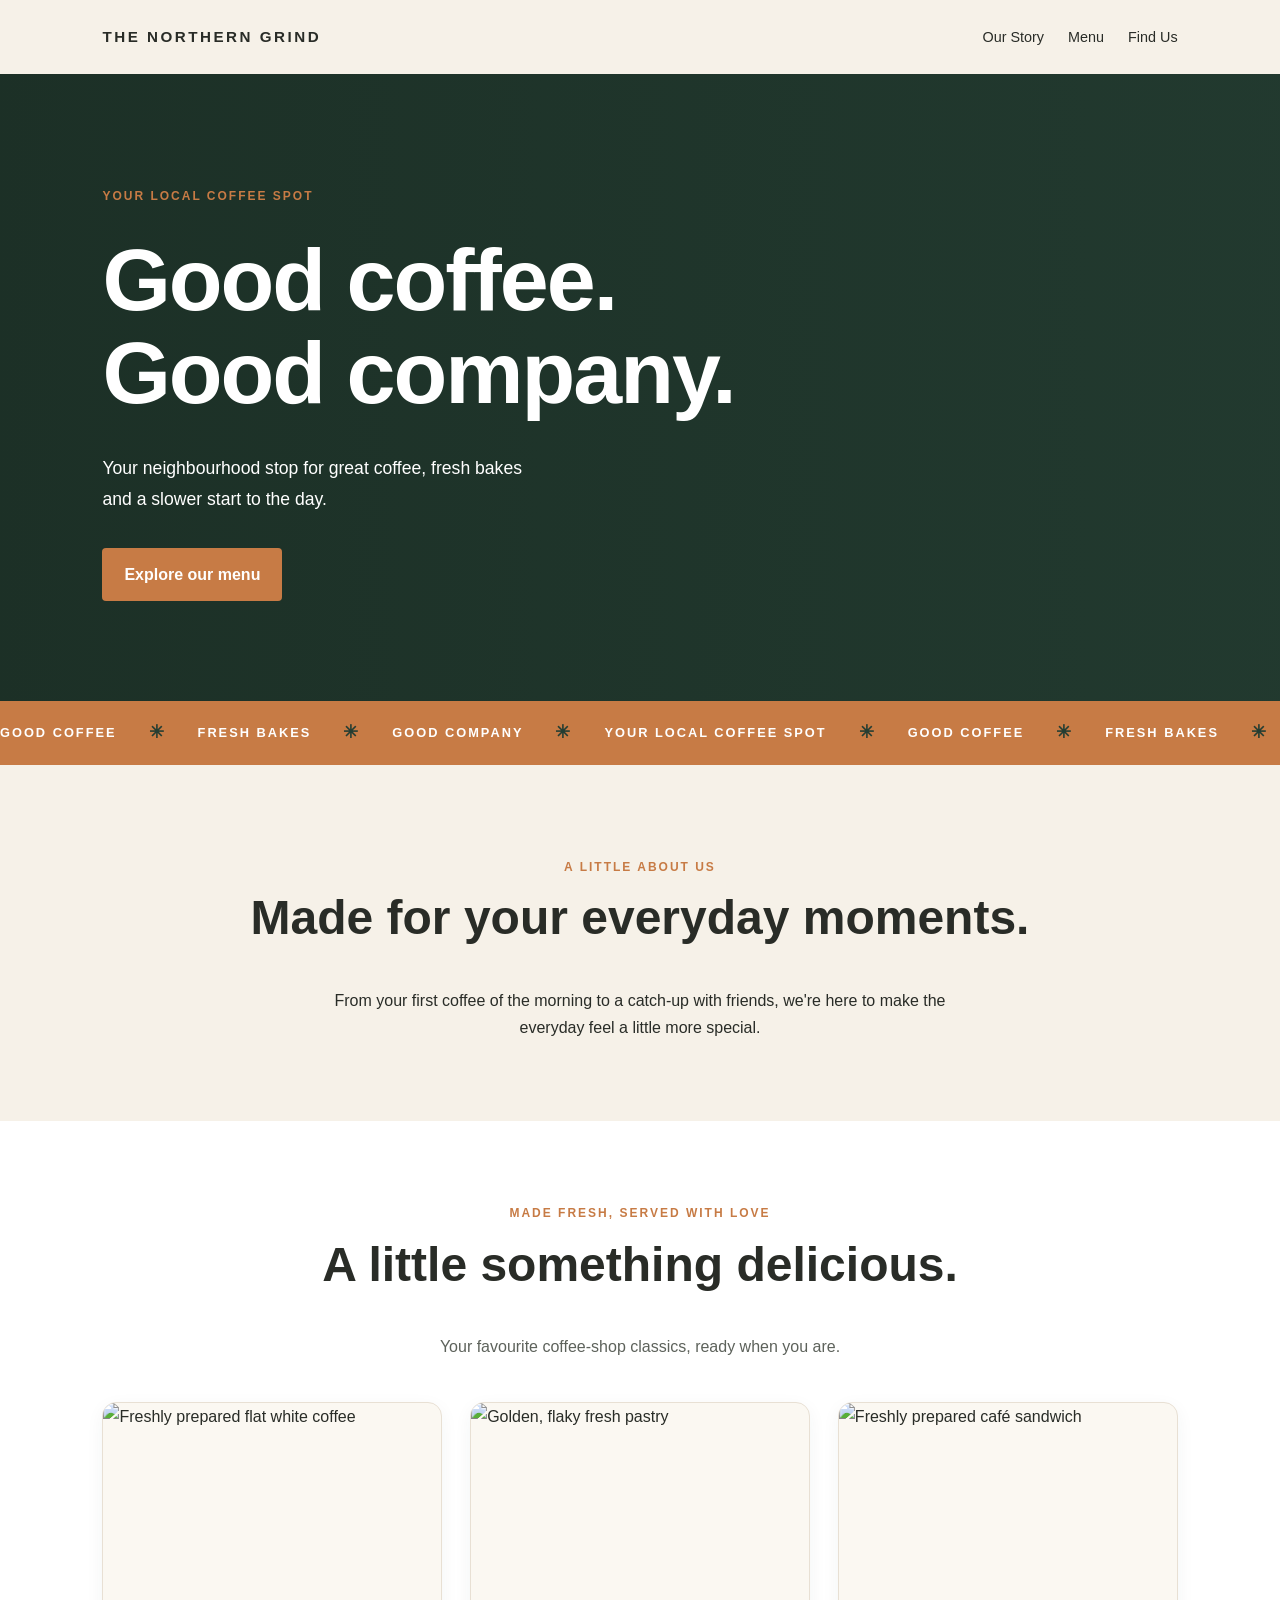
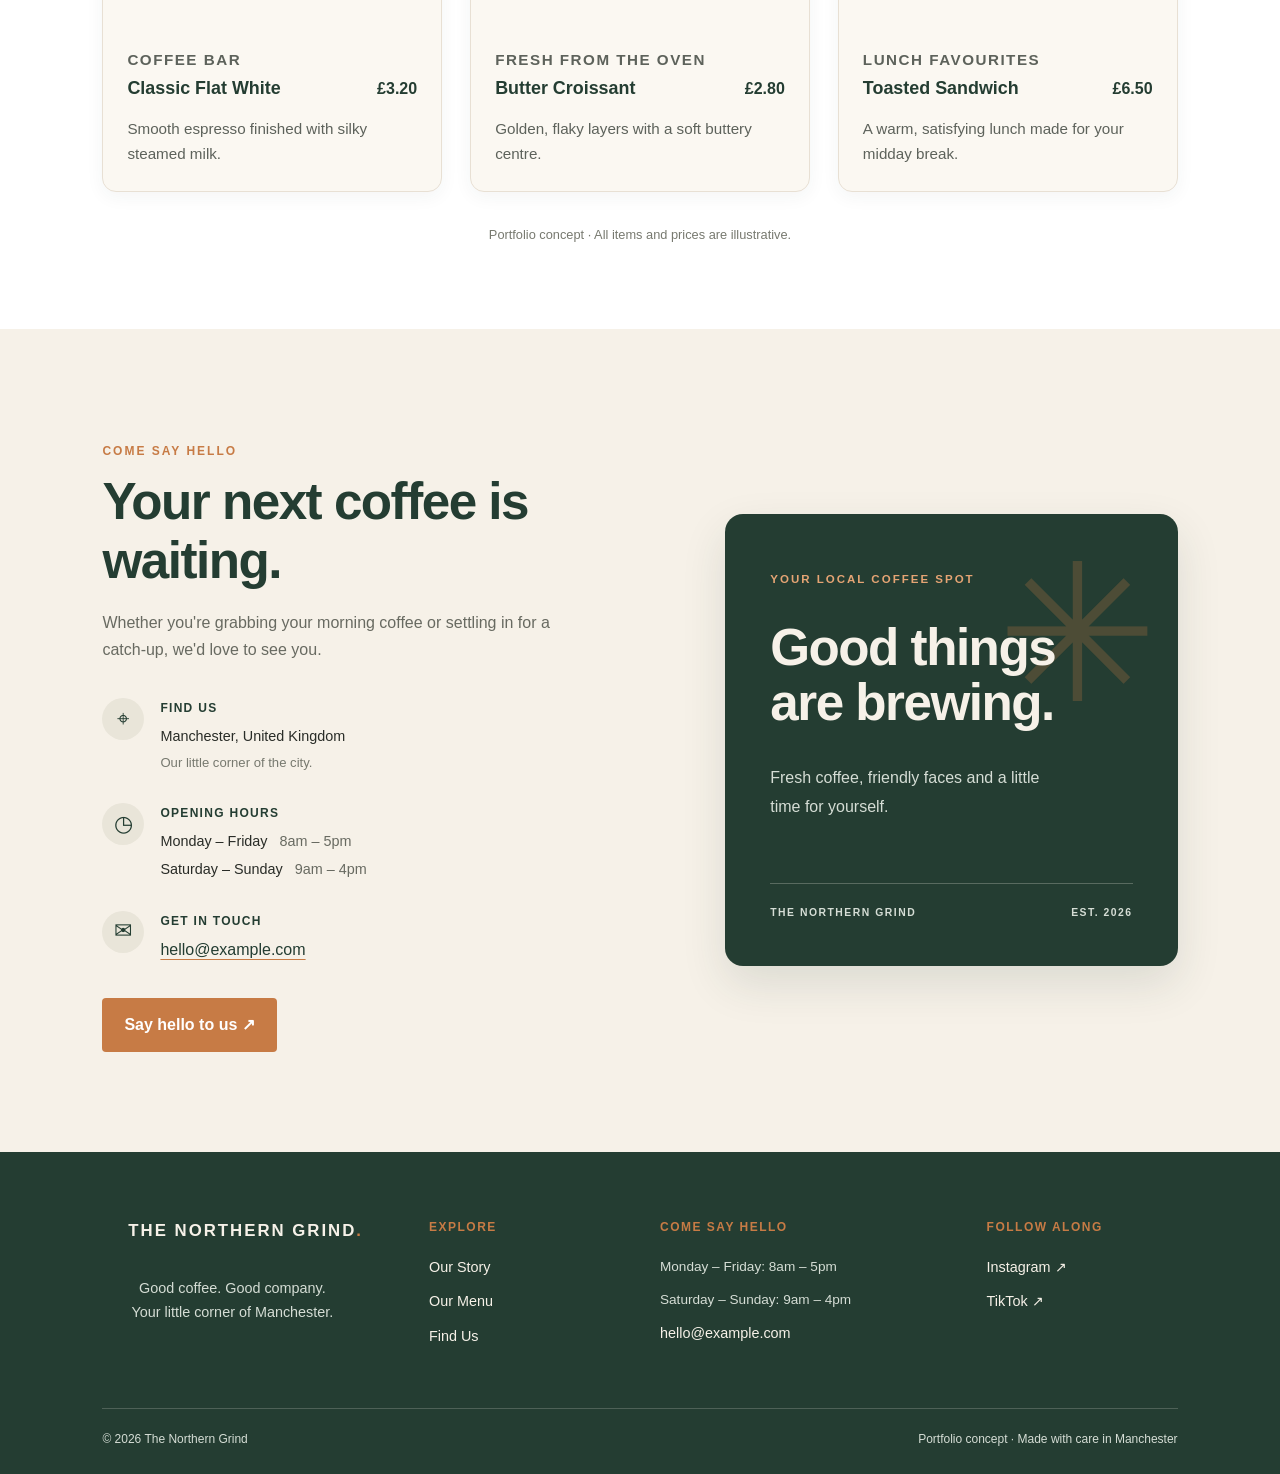
==== index.html @ 0ee02d16 "Add files via upload" ====
<!DOCTYPE html>
<html lang="en">

<head>
    <meta charset="UTF-8">
    <meta name="viewport" content="width=device-width, initial-scale=1.0">
    <meta name="description" content="Great coffee, fresh bakes and friendly faces at The Northern Grind.">
    <title>The Northern Grind | Coffee & Good Company</title>
    <link rel="stylesheet" href="style.css">
</head>

<body>


    <header class="header">
        <a class="logo" href="#">THE NORTHERN GRIND</a>

        <button class="menu-toggle" type="button" aria-label="Open navigation menu" aria-expanded="false"
            aria-controls="main-navigation">
            <span></span>
            <span></span>
            <span></span>
        </button>

        <nav class="navigation" id="main-navigation" aria-label="Main navigation">
            <a href="#story">Our Story</a>
            <a href="#menu">Menu</a>
            <a href="#visit">Find Us</a>
        </nav>
    </header>


    <main>
        <section class="hero">
            <p class="eyebrow">YOUR LOCAL COFFEE SPOT</p>
            <h1>Good coffee.<br>Good company.</h1>
            <p class="hero-text">
                Your neighbourhood stop for great coffee,
                fresh bakes and a slower start to the day.
            </p>
            <a class="button" href="#menu">Explore our menu</a>
        </section>

        <section class="ticker" aria-label="What makes us special">
            <div class="ticker-track">

                <div class="ticker-group">
                    <span>GOOD COFFEE</span>
                    <span class="ticker-star">✳</span>
                    <span>FRESH BAKES</span>
                    <span class="ticker-star">✳</span>
                    <span>GOOD COMPANY</span>
                    <span class="ticker-star">✳</span>
                    <span>YOUR LOCAL COFFEE SPOT</span>
                    <span class="ticker-star">✳</span>
                </div>

                <div class="ticker-group" aria-hidden="true">
                    <span>GOOD COFFEE</span>
                    <span class="ticker-star">✳</span>
                    <span>FRESH BAKES</span>
                    <span class="ticker-star">✳</span>
                    <span>GOOD COMPANY</span>
                    <span class="ticker-star">✳</span>
                    <span>YOUR LOCAL COFFEE SPOT</span>
                    <span class="ticker-star">✳</span>
                </div>

                <div class="ticker-group" aria-hidden="true">
                    <span>GOOD COFFEE</span>
                    <span class="ticker-star">✳</span>
                    <span>FRESH BAKES</span>
                    <span class="ticker-star">✳</span>
                    <span>GOOD COMPANY</span>
                    <span class="ticker-star">✳</span>
                    <span>YOUR LOCAL COFFEE SPOT</span>
                    <span class="ticker-star">✳</span>
                </div>

                <div class="ticker-group" aria-hidden="true">
                    <span>GOOD COFFEE</span>
                    <span class="ticker-star">✳</span>
                    <span>FRESH BAKES</span>
                    <span class="ticker-star">✳</span>
                    <span>GOOD COMPANY</span>
                    <span class="ticker-star">✳</span>
                    <span>YOUR LOCAL COFFEE SPOT</span>
                    <span class="ticker-star">✳</span>
                </div>

            </div>
        </section>

        <section class="intro" id="story">
            <p class="eyebrow">A LITTLE ABOUT US</p>
            <h2>Made for your everyday moments.</h2>
            <p>
                From your first coffee of the morning to a catch-up
                with friends, we're here to make the everyday feel
                a little more special.
            </p>
        </section>

        <section class="menu" id="menu">
            <p class="eyebrow">MADE FRESH, SERVED WITH LOVE</p>
            <h2>A little something delicious.</h2>
            <p class="menu-intro">
                Your favourite coffee-shop classics, ready when you are.
            </p>

            <div class="menu-grid">
                <article class="menu-card">
                    <img class="menu-photo" src="images/flatwhite.jpg" alt="Freshly prepared flat white coffee"
                        loading="lazy">
                    <div class="menu-content">
                        <p class="menu-category">COFFEE BAR</p>
                        <div class="menu-title-row">
                            <h3>Classic Flat White</h3>
                            <span class="menu-price">£3.20</span>
                        </div>
                        <p>Smooth espresso finished with silky steamed milk.</p>
                    </div>
                </article>

                <article class="menu-card">
                    <img class="menu-photo" src="images/croissant.jpg" alt="Golden, flaky fresh pastry" loading="lazy">
                    <div class="menu-content">
                        <p class="menu-category">FRESH FROM THE OVEN</p>
                        <div class="menu-title-row">
                            <h3>Butter Croissant</h3>
                            <span class="menu-price">£2.80</span>
                        </div>
                        <p>Golden, flaky layers with a soft buttery centre.</p>
                    </div>
                </article>

                <article class="menu-card">
                    <img class="menu-photo" src="images/toasted.jpg" alt="Freshly prepared café sandwich"
                        loading="lazy">
                    <div class="menu-content">
                        <p class="menu-category">LUNCH FAVOURITES</p>
                        <div class="menu-title-row">
                            <h3>Toasted Sandwich</h3>
                            <span class="menu-price">£6.50</span>
                        </div>
                        <p>A warm, satisfying lunch made for your midday break.</p>
                    </div>
                </article>
            </div>

            <p class="menu-note">
                Portfolio concept · All items and prices are illustrative.
            </p>
        </section>


        <section class="visit" id="visit">
            <div class="visit-container">

                <div class="visit-info">
                    <p class="eyebrow">COME SAY HELLO</p>
                    <h2>Your next coffee is waiting.</h2>
                    <p class="visit-description">
                        Whether you're grabbing your morning coffee or settling
                        in for a catch-up, we'd love to see you.
                    </p>

                    <div class="visit-detail">
                        <span class="detail-icon" aria-hidden="true">⌖</span>
                        <div>
                            <h3>FIND US</h3>
                            <p>Manchester, United Kingdom</p>
                            <p class="detail-muted">Our little corner of the city.</p>
                        </div>
                    </div>

                    <div class="visit-detail">
                        <span class="detail-icon" aria-hidden="true">◷</span>
                        <div>
                            <h3>OPENING HOURS</h3>
                            <p>Monday – Friday <span>8am – 5pm</span></p>
                            <p>Saturday – Sunday <span>9am – 4pm</span></p>
                        </div>
                    </div>

                    <div class="visit-detail">
                        <span class="detail-icon" aria-hidden="true">✉</span>
                        <div>
                            <h3>GET IN TOUCH</h3>
                            <a href="mailto:hello@example.com">hello@example.com</a>
                        </div>
                    </div>

                    <a class="button visit-button" href="mailto:hello@example.com">
                        Say hello to us ↗
                    </a>
                </div>

                <div class="visit-card">
                    <div class="visit-card-decoration" aria-hidden="true">✳</div>
                    <p class="eyebrow">YOUR LOCAL COFFEE SPOT</p>
                    <h3>Good things<br>are brewing.</h3>
                    <p>Fresh coffee, friendly faces and a little time for yourself.</p>
                    <div class="visit-card-bottom">
                        <span>THE NORTHERN GRIND</span>
                        <span>EST. 2026</span>
                    </div>
                </div>

            </div>
        </section>

    </main>


    <footer class="footer">
        <div class="footer-main">

            <div class="footer-brand">
                <a class="footer-logo" href="#">THE NORTHERN GRIND<span>.</span></a>
                <p>Good coffee. Good company.<br>
                    Your little corner of Manchester.</p>
            </div>

            <div class="footer-links">
                <h3>EXPLORE</h3>
                <a href="#story">Our Story</a>
                <a href="#menu">Our Menu</a>
                <a href="#visit">Find Us</a>
            </div>

            <div class="footer-hours">
                <h3>COME SAY HELLO</h3>
                <p>Monday – Friday: 8am – 5pm</p>
                <p>Saturday – Sunday: 9am – 4pm</p>
                <a href="mailto:hello@example.com">hello@example.com</a>
            </div>

            <div class="footer-socials">
                <h3>FOLLOW ALONG</h3>
                <a href="https://www.instagram.com/" target="_blank" rel="noopener noreferrer">Instagram ↗</a>
                <a href="https://www.tiktok.com/" target="_blank" rel="noopener noreferrer">TikTok ↗</a>
            </div>

        </div>

        <div class="footer-bottom">
            <p>© 2026 The Northern Grind</p>
            <p>Portfolio concept · Made with care in Manchester</p>
        </div>
    </footer>

    <script src="script.js"></script>
</body>

</html>
---- style.css ----
:root {
  --cream: #f6f1e8;
  --green: #243d32;
  --orange: #c77b45;
  --text: #292c27;
  --white: #ffffff;
}

* {
  box-sizing: border-box;
}

html {
  scroll-behavior: smooth;
}

body {
  margin: 0;
  font-family: Arial, sans-serif;
  background: var(--cream);
  color: var(--text);
  line-height: 1.6;
}

a {
  color: inherit;
}

.header {
  display: flex;
  justify-content: space-between;
  align-items: center;
  gap: 24px;
  padding: 24px 8%;
  background: var(--cream);
}

.logo {
  font-size: 0.95rem;
  font-weight: 800;
  letter-spacing: 2px;
  text-decoration: none;
}

nav {
  display: flex;
  gap: 24px;
}

nav a {
  text-decoration: none;
  font-size: 0.9rem;
}

nav a:hover {
  color: var(--orange);
}

.hero {
  min-height: 520px;
  padding: 100px 8%;
  display: flex;
  flex-direction: column;
  justify-content: center;
  align-items: flex-start;
  background-color: var(--green);
  background-image:
    linear-gradient(90deg,
      rgba(25, 43, 34, 0.72),
      rgba(25, 43, 34, 0.20)),
    url("./images/mug.jpg");
  background-position: center;
  background-size: 100% 100%, cover;
  background-repeat: no-repeat;
  color: white;
  animation: heroZoom 18s ease-in-out infinite alternate;
}

@keyframes heroZoom {
  from {
    background-size: 100% 100%, 100% auto;
  }

  to {
    background-size: 100% 100%, 115% auto;
  }
}

.button {
  transition: transform 0.25s ease, opacity 0.25s ease;
}

.button:hover {
  transform: translateY(-3px);
  opacity: 0.9;
}

.eyebrow {
  color: var(--orange);
  font-size: 0.75rem;
  font-weight: 800;
  letter-spacing: 2px;
}

.hero h1 {
  max-width: 650px;
  margin: 16px 0;
  font-size: clamp(3rem, 7vw, 5.5rem);
  line-height: 1.05;
}

.hero-text {
  max-width: 440px;
  margin-bottom: 32px;
}

.button {
  display: inline-block;
  padding: 13px 22px;
  background: var(--orange);
  color: var(--white);
  text-decoration: none;
  font-weight: 700;
  border-radius: 4px;
}

.button:hover {
  opacity: 0.85;
}

.intro {
  padding: 80px 8%;
  text-align: center;
}

.intro h2,
.menu h2,
.visit h2 {
  margin-top: 8px;
  font-size: clamp(2rem, 4vw, 3rem);
  line-height: 1.2;
}

.intro>p:last-child {
  max-width: 620px;
  margin: 20px auto 0;
}

.menu {
  padding: 70px 8%;
  background: var(--white);
  text-align: center;
}

.menu-grid {
  display: grid;
  grid-template-columns: repeat(3, minmax(0, 1fr));
  gap: 28px;
  margin-top: 42px;
  text-align: left;
}

@media (max-width: 850px) {
  .menu-grid {
    grid-template-columns: repeat(2, minmax(0, 1fr));
  }
}

@media (max-width: 560px) {
  .menu-grid {
    grid-template-columns: 1fr;
    gap: 18px;
  }
}

.menu-card {
  padding: 32px 24px;
  background: var(--cream);
  border-radius: 8px;
}

.menu-icon {
  display: inline-block;
  font-size: 2.5rem;
  margin-bottom: 10px;
  transition: transform 0.3s ease;
}

.menu-card:hover .menu-icon {
  transform: scale(1.15) rotate(-5deg);
}

.menu-card h3 {
  margin: 8px 0;
  color: var(--green);
  font-size: 1.25rem;
}

footer {
  padding: 24px;
  background: var(--green);
  color: var(--cream);
  text-align: center;
  font-size: 0.85rem;
}

@media (max-width: 650px) {

  .header {
    position: relative;
    display: flex;
    flex-direction: row;
    flex-wrap: nowrap;
    justify-content: space-between;
    align-items: center;
    gap: 12px;
    padding: 16px 7%;
  }


  nav {
    gap: 16px;
  }

  .menu-grid {
    grid-template-columns: 1fr;
  }

  .intro,
  .menu,
  .visit {
    padding: 55px 7%;
  }
}

body {
  font-family: "Trebuchet MS", Arial, sans-serif;
  line-height: 1.7;
}

.logo {
  letter-spacing: 2.5px;
}

nav a {
  transition: color 0.2s ease;
}

.hero h1 {
  letter-spacing: -2px;
  max-width: 700px;
}

.hero-text {
  font-size: 1.1rem;
  line-height: 1.8;
}

.menu-card {
  position: relative;
  overflow: hidden;
  padding: 36px 26px;
  background: #fbf8f2;
  border: 1px solid #e8e0d4;
  border-radius: 14px;
  box-shadow: 0 5px 18px rgba(36, 61, 50, 0.05);
  transition:
    transform 0.3s ease,
    box-shadow 0.3s ease,
    border-color 0.3s ease;
}

.menu-card:hover {
  transform: translateY(-8px);
  box-shadow: 0 16px 32px rgba(36, 61, 50, 0.12);
  border-color: var(--orange);
}

.menu-card p {
  color: #5d625b;
  margin-bottom: 0;
  font-size: 0.95rem;
  line-height: 1.7;
}

@media (hover: none) {
  .menu-card:hover {
    transform: none;
    box-shadow: 0 5px 18px rgba(36, 61, 50, 0.05);
  }

  .menu-card:hover .menu-icon {
    transform: none;
  }
}

@media (prefers-reduced-motion: reduce) {

  .menu-card,
  .menu-icon {
    transition: none;
  }
}

@media (max-width: 650px) {
  .hero {
    min-height: 470px;
    padding: 70px 7%;
    background-size: 100% 100%, cover;
    background-position: center;
    background-repeat: no-repeat;
    animation: none;
  }

  .hero h1 {
    letter-spacing: -1px;
  }
}

.reveal {
  opacity: 0;
  transform: translateY(25px);
  transition: opacity 0.7s ease, transform 0.7s ease;
}

.reveal.visible {
  opacity: 1;
  transform: translateY(0);
}

@media (prefers-reduced-motion: reduce) {
  .reveal {
    opacity: 1;
    transform: none;
    transition: none;
  }
}

.ticker {
  overflow: hidden;
  width: 100%;
  background: var(--orange);
  color: var(--white);
  padding: 17px 0;
  white-space: nowrap;
}


.ticker-track {
  display: flex;
  width: max-content;
  will-change: transform;
  animation: tickerScroll 25s linear infinite;
}

.ticker-group {
  display: flex;
  flex: 0 0 auto;
  align-items: center;
  gap: 32px;
  padding-right: 32px;
}

.ticker-group span {
  flex: 0 0 auto;
  font-size: 0.8rem;
  font-weight: 800;
  letter-spacing: 2px;
}

.ticker-group .ticker-star {
  font-size: 1.1rem;
  color: var(--green);
}

@keyframes tickerScroll {
  from {
    transform: translateX(0);
  }

  to {
    transform: translateX(-25%);
  }
}

.ticker:hover .ticker-track {
  animation-play-state: paused;
}

@media (prefers-reduced-motion: reduce) {
  .ticker-track {
    animation: none;
  }
}

.menu-intro {
  max-width: 500px;
  margin: 16px auto 0;
  color: #5d625b;
}

.menu-photo {
  display: block;
  width: 100%;
  height: 220px;
  object-fit: cover;
  transition: transform 0.45s ease;
}

.menu-card {
  padding: 0;
  overflow: hidden;
  text-align: left;
}

.menu-card:hover .menu-photo {
  transform: scale(1.05);
}

.menu-content {
  padding: 24px;
}

.menu-category {
  margin: 0 0 10px;
  color: var(--orange);
  font-size: 0.68rem;
  font-weight: 800;
  letter-spacing: 1.5px;
}

.menu-title-row {
  display: flex;
  align-items: baseline;
  justify-content: space-between;
  gap: 12px;
}

.menu-title-row h3 {
  margin: 0;
  font-size: 1.12rem;
}

.menu-price {
  flex-shrink: 0;
  color: var(--green);
  font-weight: 800;
}

.menu-content>p:last-child {
  margin: 12px 0 0;
}

.menu-note {
  margin-top: 32px;
  font-size: 0.8rem;
  color: #77796f;
}

@media (prefers-reduced-motion: reduce) {
  .menu-photo {
    transition: none;
  }
}

.footer {
  background: var(--green);
  color: var(--cream);
  padding: 65px 8% 24px;
}

.footer-main {
  display: grid;
  grid-template-columns: 1.5fr 1fr 1.5fr 1fr;
  gap: 40px;
  padding-bottom: 50px;
}

.footer-logo {
  display: inline-block;
  margin-bottom: 16px;
  color: var(--cream);
  font-size: 1.05rem;
  font-weight: 800;
  letter-spacing: 2px;
  text-decoration: none;
}

.footer-logo span {
  color: var(--orange);
}

.footer-brand p {
  max-width: 260px;
  color: #d5ddd5;
  font-size: 0.9rem;
}

.footer h3 {
  margin: 0 0 18px;
  color: var(--orange);
  font-size: 0.75rem;
  letter-spacing: 1.5px;
}

.footer-links,
.footer-hours,
.footer-socials {
  display: flex;
  flex-direction: column;
  align-items: flex-start;
}

.footer-links a,
.footer-socials a,
.footer-hours a {
  margin-bottom: 10px;
  color: var(--cream);
  font-size: 0.9rem;
  text-decoration: none;
  transition: color 0.2s ease;
}

.footer-links a:hover,
.footer-socials a:hover,
.footer-hours a:hover {
  color: var(--orange);
}

.footer-hours p {
  margin: 0 0 10px;
  color: #d5ddd5;
  font-size: 0.85rem;
}

.footer-bottom {
  display: flex;
  justify-content: space-between;
  gap: 20px;
  border-top: 1px solid rgba(246, 241, 232, 0.2);
  padding-top: 20px;
}

.footer-bottom p {
  margin: 0;
  color: #d5ddd5;
  font-size: 0.75rem;
}

@media (max-width: 900px) {
  .footer-main {
    grid-template-columns: repeat(2, minmax(0, 1fr));
    gap: 35px;
  }
}

@media (max-width: 560px) {
  .footer {
    padding: 50px 7% 22px;
  }

  .footer-main {
    grid-template-columns: 1fr;
    gap: 30px;
  }

  .footer-bottom {
    flex-direction: column;
    gap: 8px;
  }
}

.visit {
  padding: 100px 8%;
  background: var(--cream);
}

.visit-container {
  display: grid;
  grid-template-columns: 1.1fr 0.9fr;
  align-items: center;
  gap: 70px;
  max-width: 1200px;
  margin: 0 auto;
}

.visit-info h2 {
  max-width: 500px;
  margin: 0 0 18px;
  color: var(--green);
  font-size: clamp(2rem, 4vw, 3.2rem);
  line-height: 1.15;
  letter-spacing: -1.5px;
}

.visit-description {
  max-width: 480px;
  margin-bottom: 35px;
  color: #686a61;
}

.visit-detail {
  display: flex;
  align-items: flex-start;
  gap: 16px;
  margin-bottom: 25px;
}

.detail-icon {
  display: grid;
  flex-shrink: 0;
  place-items: center;
  width: 42px;
  height: 42px;
  border-radius: 50%;
  background: #e9e5d9;
  color: var(--green);
  font-size: 1.35rem;
}

.visit-detail h3 {
  margin: 0 0 5px;
  color: var(--green);
  font-size: 0.75rem;
  letter-spacing: 1.3px;
}

.visit-detail p {
  margin: 0 0 4px;
  font-size: 0.9rem;
}

.visit-detail p span {
  margin-left: 8px;
  color: #686a61;
}

.visit-detail .detail-muted {
  color: #77796f;
  font-size: 0.82rem;
}

.visit-detail a {
  color: var(--green);
  text-decoration-color: var(--orange);
  text-underline-offset: 4px;
}

.visit-button {
  display: inline-block;
  margin-top: 10px;
}

.visit-card {
  position: relative;
  display: flex;
  flex-direction: column;
  justify-content: center;
  min-height: 430px;
  overflow: hidden;
  padding: 45px;
  border-radius: 18px;
  background: var(--green);
  color: var(--cream);
  box-shadow: 0 18px 45px rgba(36, 61, 50, 0.12);
}

.visit-card .eyebrow {
  position: relative;
  z-index: 1;
  color: #e5a474;
  font-size: 0.72rem;
  font-weight: 800;
  letter-spacing: 2px;
}

.visit-card h3 {
  position: relative;
  z-index: 1;
  margin: 18px 0;
  font-size: clamp(2.3rem, 4vw, 3.6rem);
  line-height: 1.08;
  letter-spacing: -1.5px;
}

.visit-card>p:not(.eyebrow) {
  position: relative;
  z-index: 1;
  max-width: 300px;
  color: #d5ddd5;
  line-height: 1.8;
}

.visit-card-decoration {
  position: absolute;
  top: 25px;
  right: 20px;
  color: rgba(199, 123, 69, 0.25);
  font-size: 12rem;
  line-height: 1;
}

.visit-card-bottom {
  display: flex;
  justify-content: space-between;
  gap: 12px;
  margin-top: 45px;
  padding-top: 20px;
  border-top: 1px solid rgba(246, 241, 232, 0.25);
  color: #d5ddd5;
  font-size: 0.65rem;
  font-weight: 800;
  letter-spacing: 1.5px;
}

@media (max-width: 850px) {
  .visit-container {
    grid-template-columns: 1fr;
    gap: 45px;
  }

  .visit-card {
    min-height: 350px;
  }
}

@media (max-width: 560px) {
  .visit {
    padding: 70px 7%;
  }

  .visit-card {
    min-height: 340px;
    padding: 30px;
  }

  .visit-detail p span {
    display: block;
    margin-left: 0;
  }

  .visit-card-bottom {
    font-size: 0.58rem;
  }
}

.visit-card {
  transition:
    transform 0.35s ease,
    box-shadow 0.35s ease,
    background-color 0.35s ease;
}

.visit-card:hover {
  transform: translateY(-8px);
  box-shadow: 0 28px 55px rgba(36, 61, 50, 0.22);
  background-color: #2d4b3d;
}

.visit-card-decoration {
  transition: transform 0.6s ease, color 0.35s ease;
}

.visit-card:hover .visit-card-decoration {
  transform: rotate(45deg) scale(1.08);
  color: rgba(199, 123, 69, 0.4);
}

@media (prefers-reduced-motion: reduce) {

  .visit-card,
  .visit-card-decoration {
    transition: none;
  }

  .visit-card:hover {
    transform: none;
  }

  .visit-card:hover .visit-card-decoration {
    transform: none;
  }
}

.menu-toggle {
  display: none;
  flex-direction: column;
  justify-content: center;
  align-items: center;
  gap: 5px;
  width: 44px;
  height: 44px;
  padding: 8px;
  border: 1px solid rgba(36, 61, 50, 0.2);
  border-radius: 8px;
  background: transparent;
  cursor: pointer;
}

.menu-toggle span {
  display: block;
  width: 21px;
  height: 2px;
  border-radius: 2px;
  background: var(--green);
  transition: transform 0.25s ease, opacity 0.25s ease;
}

@media (max-width: 650px) {
  .header {
    position: relative;
    flex-wrap: wrap;
    padding: 18px 7%;
  }


  .logo {
    flex: 1;
    min-width: 0;
    font-size: clamp(0.7rem, 3.2vw, 0.8rem);
    letter-spacing: 1.2px;
    white-space: nowrap;
  }

  .menu-toggle {
    display: flex;
    flex: 0 0 44px;
    margin-left: 0;
  }


  .navigation {
    display: none;
    flex-basis: 100%;
    flex-direction: column;
    align-items: stretch;
    gap: 0;
    padding-top: 12px;
  }

  .navigation.is-open {
    display: flex;
  }

  .navigation a {
    padding: 13px 4px;
    border-top: 1px solid rgba(36, 61, 50, 0.12);
    font-size: 0.95rem;
  }

  .menu-toggle.is-open span:first-child {
    transform: translateY(7px) rotate(45deg);
  }

  .menu-toggle.is-open span:nth-child(2) {
    opacity: 0;
  }

  .menu-toggle.is-open span:last-child {
    transform: translateY(-7px) rotate(-45deg);
  }
}

@media (prefers-reduced-motion: reduce) {
  .menu-toggle span {
    transition: none;
  }
}
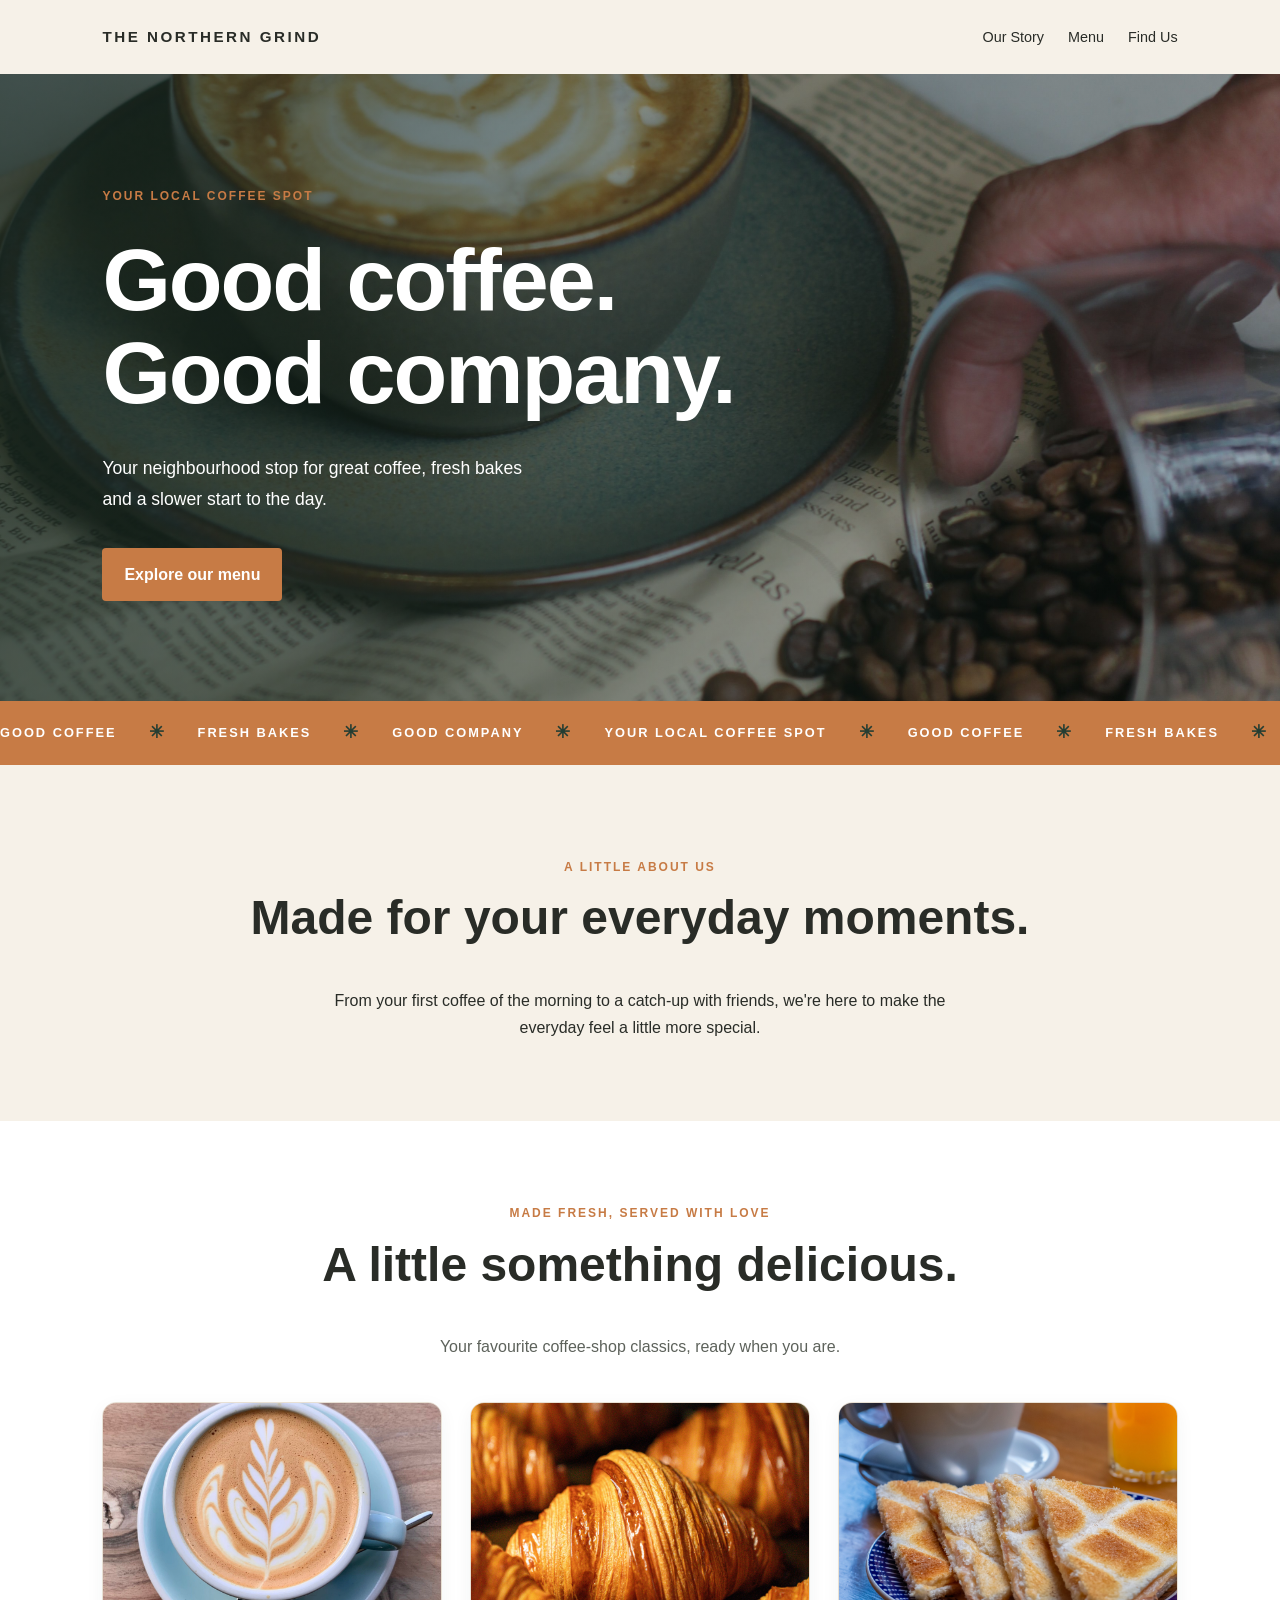
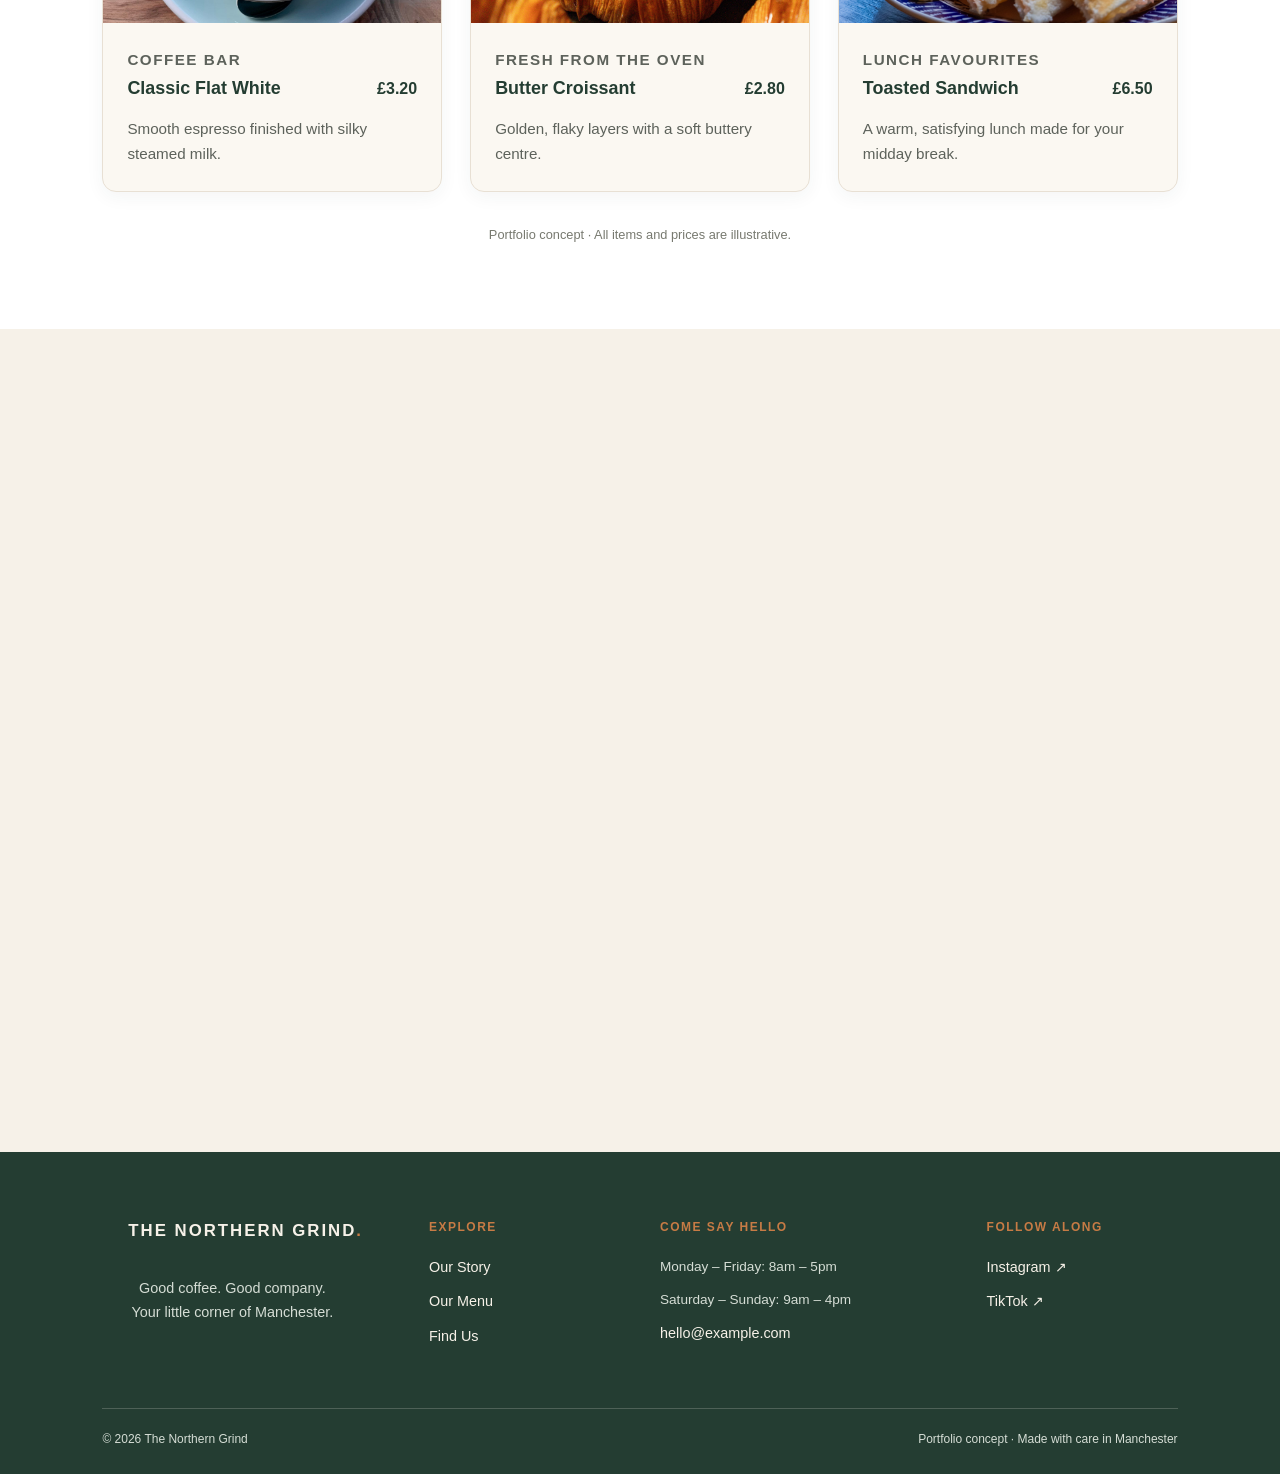
==== commit cd2cf09d: "Add files via upload" ====
--- a/index.html
+++ b/index.html
@@ -197,7 +197,7 @@
                 </div>
 
                 <div class="visit-card">
-                    <div class="visit-card-decoration" aria-hidden="true">✳</div>
+                    <div class="visit-card-decoration" aria-hidden="true"></div>
                     <p class="eyebrow">YOUR LOCAL COFFEE SPOT</p>
                     <h3>Good things<br>are brewing.</h3>
                     <p>Fresh coffee, friendly faces and a little time for yourself.</p>
--- a/style.css
+++ b/style.css
@@ -695,9 +695,11 @@
   position: absolute;
   top: 25px;
   right: 20px;
+  width: 110px;
+  height: 110px;
   color: rgba(199, 123, 69, 0.25);
-  font-size: 12rem;
-  line-height: 1;
+  pointer-events: none;
+  transition: transform 0.6s ease, color 0.35s ease;
 }
 
 .visit-card-bottom {
@@ -759,6 +761,26 @@
 
 .visit-card-decoration {
   transition: transform 0.6s ease, color 0.35s ease;
+}
+
+.visit-card-decoration::before {
+  content: "";
+  position: absolute;
+  inset: 0;
+  background: currentColor;
+  clip-path: polygon(
+    50% 0%, 61% 35%, 95% 15%,
+    75% 45%, 100% 50%, 75% 55%,
+    95% 85%, 61% 65%, 50% 100%,
+    39% 65%, 5% 85%, 25% 55%,
+    0% 50%, 25% 45%, 5% 15%,
+    39% 35%
+  );
+}
+
+.visit-card:hover .visit-card-decoration {
+  transform: rotate(45deg) scale(1.08);
+  color: rgba(199, 123, 69, 0.4);
 }
 
 .visit-card:hover .visit-card-decoration {
